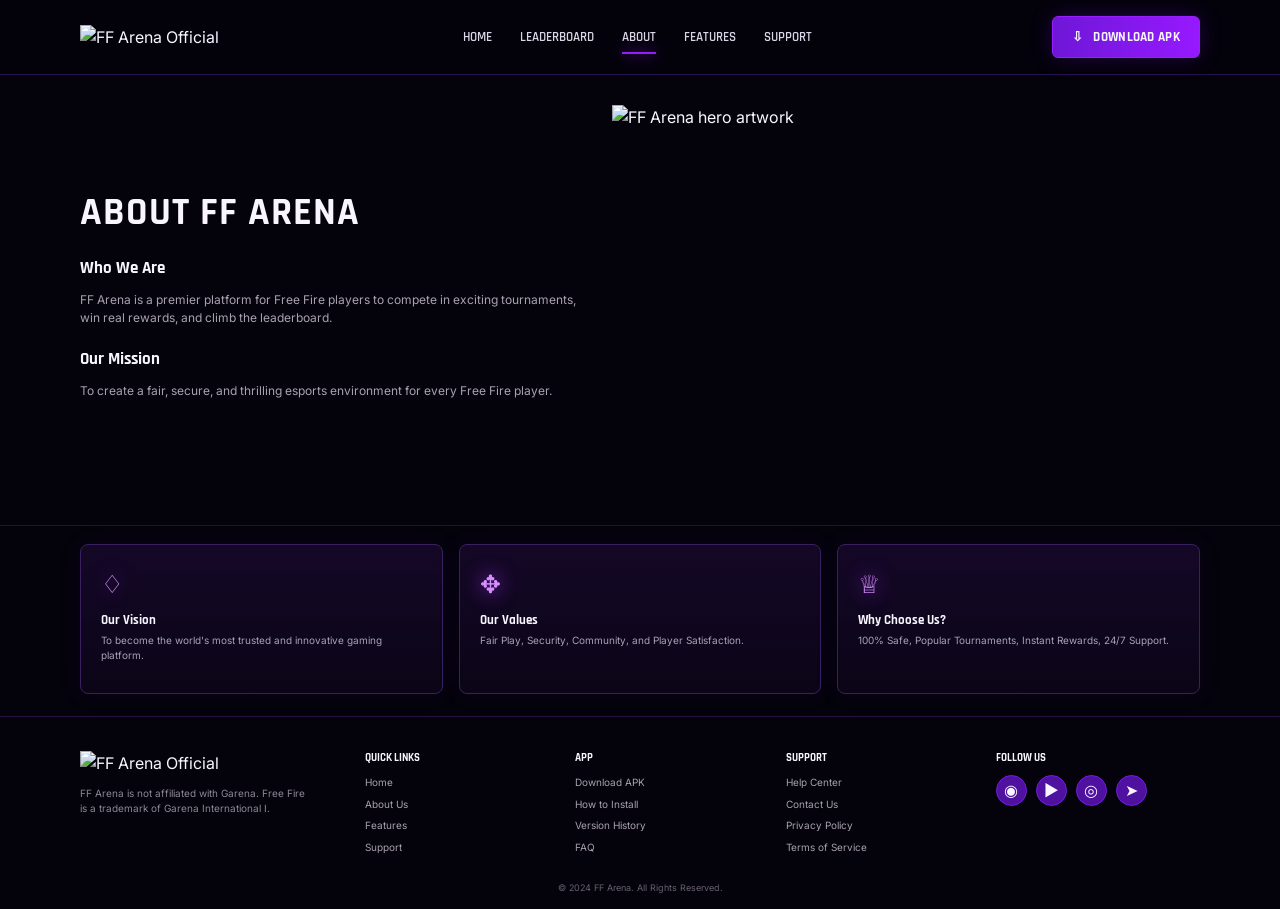
==== about.html @ b33ca836 "Add files via upload" ====
<!DOCTYPE html>
<html lang="en">
<head>
  <meta charset="UTF-8"><meta name="viewport" content="width=device-width, initial-scale=1.0">
  <title>FF Arena Official — About</title>
  <link rel="preconnect" href="https://fonts.googleapis.com"><link rel="preconnect" href="https://fonts.gstatic.com" crossorigin>
  <link href="https://fonts.googleapis.com/css2?family=Rajdhani:wght@500;600;700&family=Inter:wght@400;500;600;700&display=swap" rel="stylesheet">
  <link rel="stylesheet" href="styles.css">
</head>
<body>
<header class="site-header"><div class="container nav-wrap">
  <a class="brand" href="index.html"><img src="assets/logo.png" alt="FF Arena Official"></a>
  <button class="menu-toggle" aria-label="Open menu" aria-expanded="false"><span></span><span></span><span></span></button>
  <nav class="main-nav"><a href="index.html">HOME</a><a href="leaderboard.html">LEADERBOARD</a><a class="active" href="about.html">ABOUT</a><a href="features.html">FEATURES</a><a href="support.html">SUPPORT</a></nav>
  <a class="top-download" href="assets/ff-arena.apk" download>⇩ &nbsp; DOWNLOAD APK</a>
</div></header>
<main>
  <section class="inner-hero">
    <div class="container about-hero-grid">
      <div><h1>ABOUT FF ARENA</h1><h3>Who We Are</h3><p>FF Arena is a premier platform for Free Fire players to compete in exciting tournaments, win real rewards, and climb the leaderboard.</p><h3>Our Mission</h3><p>To create a fair, secure, and thrilling esports environment for every Free Fire player.</p></div>
      <div class="inner-art"><img src="assets/hero-art.jpg" alt="FF Arena hero artwork"></div>
    </div>
  </section>
  <section class="container section top-only">
    <div class="about-cards">
      <article class="info-card"><div class="icon">♢</div><h3>Our Vision</h3><p>To become the world's most trusted and innovative gaming platform.</p></article>
      <article class="info-card"><div class="icon">✥</div><h3>Our Values</h3><p>Fair Play, Security, Community, and Player Satisfaction.</p></article>
      <article class="info-card"><div class="icon">♕</div><h3>Why Choose Us?</h3><p>100% Safe, Popular Tournaments, Instant Rewards, 24/7 Support.</p></article>
    </div>
  </section>
</main>
<footer class="site-footer compact-footer"><div class="container footer-grid">
  <div class="footer-brand"><img src="assets/logo.png" alt="FF Arena Official"><p>FF Arena is not affiliated with Garena. Free Fire is a trademark of Garena International I.</p></div>
  <div><h4>QUICK LINKS</h4><a href="index.html">Home</a><a href="about.html">About Us</a><a href="features.html">Features</a><a href="support.html">Support</a></div>
  <div><h4>APP</h4><a href="index.html#install">Download APK</a><a href="index.html#install">How to Install</a><a href="index.html">Version History</a><a href="support.html">FAQ</a></div>
  <div><h4>SUPPORT</h4><a href="support.html">Help Center</a><a href="support.html">Contact Us</a><a href="#">Privacy Policy</a><a href="#">Terms of Service</a></div>
  <div><h4>FOLLOW US</h4><div class="socials"><a href="#">◉</a><a href="#">▶</a><a href="#">◎</a><a href="#">➤</a></div></div>
</div><div class="copyright">© 2024 FF Arena. All Rights Reserved.</div></footer>
<script src="script.js"></script>
</body>
</html>
---- styles.css ----
*{box-sizing:border-box}html{scroll-behavior:smooth}body{margin:0;background:#04030b;color:#f8f5ff;font-family:Inter,Arial,sans-serif;line-height:1.55}a{color:inherit;text-decoration:none}button{font:inherit}.container{width:min(1120px,calc(100% - 44px));margin:auto}.site-header{position:sticky;top:0;z-index:50;background:rgba(4,3,11,.92);backdrop-filter:blur(14px);border-bottom:1px solid #27134b}.nav-wrap{min-height:74px;display:flex;align-items:center;gap:28px}.brand img{display:block;width:142px;height:auto}.main-nav{display:flex;align-items:center;justify-content:center;gap:28px;flex:1}.main-nav a{font:600 13px Rajdhani,sans-serif;color:#dcd7e6;position:relative;padding:28px 0}.main-nav a:after{content:"";position:absolute;left:0;right:0;bottom:19px;height:2px;background:#9a19ff;box-shadow:0 0 14px #9a19ff;opacity:0;transform:scaleX(.4);transition:.22s}.main-nav a:hover:after,.main-nav a.active:after{opacity:1;transform:scaleX(1)}.top-download,.btn{display:inline-flex;align-items:center;justify-content:center;border:1px solid #981eff;border-radius:6px;background:linear-gradient(90deg,#6e17d7,#9719ff);box-shadow:0 0 22px rgba(135,23,255,.23);font:700 13px Rajdhani,sans-serif;letter-spacing:.3px;transition:transform .18s,box-shadow .18s}.top-download{padding:12px 19px;white-space:nowrap}.btn{padding:14px 20px}.btn:hover,.top-download:hover{transform:translateY(-2px);box-shadow:0 0 30px rgba(158,35,255,.42)}.btn-primary small{display:block;font:500 10px Inter,sans-serif;opacity:.8;margin-top:3px}.btn-ghost{background:transparent;border-color:#6b2b97}.menu-toggle{display:none;background:none;border:0}.menu-toggle span{display:block;width:24px;height:2px;background:#fff;margin:4px;border-radius:2px}.hero{min-height:510px;position:relative;overflow:hidden;border-bottom:1px solid #24103f}.hero:before{content:"";position:absolute;inset:0;background:radial-gradient(circle at 62% 30%,rgba(121,20,220,.32),transparent 35%),linear-gradient(90deg,#05030e 0%,#070312 40%,rgba(8,2,17,.38) 70%,#05030d 100%)}.hero-art{position:absolute;right:-60px;top:0;width:58%;height:100%;background:url('assets/hero-art.jpg') center/cover no-repeat;opacity:.95;mix-blend-mode:screen;filter:saturate(1.14) contrast(1.06)}.hero-grid{position:relative;display:grid;grid-template-columns:1.1fr .64fr;gap:30px;align-items:center;min-height:510px}.hero-copy{padding:34px 0 22px;max-width:600px}.free-fire{font:800 56px Rajdhani,sans-serif;letter-spacing:-2px;color:#fff;line-height:.95;text-shadow:0 3px 0 #151219}.free-fire span{color:#ffd300}.hero-title{font:800 53px Rajdhani,sans-serif;line-height:1;color:#be48ff;text-shadow:0 0 24px rgba(170,56,255,.42)}.hero-kicker{font:700 20px Rajdhani,sans-serif;margin:10px 0 8px}.hero-text{max-width:490px;color:#c9c3d5;font-size:14px}.trust-row{display:flex;gap:24px;margin:24px 0}.trust-row div{display:flex;flex-direction:column;gap:2px}.trust-row b{font:700 11px Rajdhani,sans-serif}.trust-row small{font-size:10px;color:#9f99a9}.hero-actions{display:flex;gap:14px;align-items:center}.android-note{font-size:10px;color:#aba4b5;margin-top:15px}.hero-spec-card{justify-self:end;width:230px;padding:22px;border:1px solid #542190;border-radius:8px;background:rgba(12,4,27,.64);box-shadow:0 0 30px rgba(116,10,212,.15)}.hero-spec-card div{display:flex;gap:10px;align-items:center;border-bottom:1px solid #2a1844;padding:12px 0;font-size:12px}.hero-spec-card div:last-child{border-bottom:0}.hero-spec-card strong{font:700 11px Rajdhani,sans-serif}.section{padding:22px 0}.tight{padding-top:10px}.section-heading{display:flex;align-items:center;justify-content:center;gap:14px;margin:2px 0 18px}.section-heading h2{font:700 19px Rajdhani,sans-serif;letter-spacing:.6px;margin:0}.section-heading span{width:82px;height:2px;background:linear-gradient(90deg,transparent,#8b1ff7);position:relative}.section-heading span:last-child{transform:scaleX(-1)}.feature-grid{display:grid;gap:14px}.feature-grid.five{grid-template-columns:repeat(5,1fr)}.feature-grid.three{grid-template-columns:repeat(3,1fr)}.info-card,.feature-card,.card{background:linear-gradient(180deg,rgba(21,8,40,.96),rgba(11,5,23,.98));border:1px solid #39215f;border-radius:8px;box-shadow:0 0 24px rgba(101,17,173,.09);transition:.2s}.info-card:hover,.feature-card:hover{transform:translateY(-3px);box-shadow:0 0 30px rgba(133,28,241,.18)}.info-card{padding:20px 14px;min-height:132px;text-align:center}.info-card .icon,.feature-card .icon{font-size:30px;color:#d78eff;text-shadow:0 0 20px #a630ff}.info-card h3,.feature-card h3{font:700 13px Rajdhani,sans-serif;margin:8px 0 5px}.info-card p,.feature-card p{font-size:10px;color:#aaa1b5;margin:0}.gallery{position:relative;display:flex;align-items:center}.gallery-track{display:grid;grid-template-columns:repeat(4,1fr);gap:12px;width:100%;padding:0 18px}.gallery-track img{width:100%;height:142px;object-fit:cover;border:1px solid #6628a1;border-radius:10px;box-shadow:0 0 18px rgba(129,28,230,.2)}.gallery-btn{position:absolute;z-index:2;width:32px;height:32px;border-radius:50%;border:1px solid #6a29a5;background:#4f16a7;color:#fff;cursor:pointer;box-shadow:0 0 20px rgba(115,27,229,.38)}.gallery-btn.prev{left:0}.gallery-btn.next{right:0}.dots{text-align:center;margin-top:9px}.dots i{display:inline-block;width:7px;height:7px;border-radius:50%;background:#6940af;margin:0 3px}.dots i:first-child{background:#d34bff;box-shadow:0 0 10px #d34bff}.steps{display:grid;grid-template-columns:repeat(5,1fr);gap:12px}.step{display:flex;gap:10px;align-items:flex-start;padding:14px;background:linear-gradient(180deg,#160a2a,#0d061b);border:1px solid #31204f;border-radius:8px}.step>b{display:grid;place-items:center;width:25px;height:25px;border-radius:50%;background:#6d13d1;box-shadow:0 0 16px rgba(140,35,243,.45);font:700 12px Rajdhani,sans-serif;flex:0 0 auto}.step h3{font:700 12px Rajdhani,sans-serif;margin:0 0 4px}.step p{font-size:9px;color:#aaa0b4;margin:0}.cta-banner{margin:20px 0 26px;border:1px solid #6f28a7;border-radius:8px;min-height:143px;display:grid;grid-template-columns:290px 1fr auto;gap:22px;align-items:center;padding:8px 18px;background:radial-gradient(circle at 70% 40%,rgba(143,24,238,.28),transparent 45%),#11061e;overflow:hidden;position:relative}.cta-banner img{width:290px;height:155px;object-fit:cover;object-position:left bottom;mix-blend-mode:screen}.cta-banner h2{font:800 24px Rajdhani,sans-serif;color:#d178ff;margin:0 0 4px}.cta-banner p{font-size:11px;color:#b2a7bd;margin:0}.cta-banner>.btn{white-space:nowrap}.cta-banner>small{position:absolute;right:28px;bottom:11px;font-size:9px;color:#aaa0b4}.site-footer{border-top:1px solid #281040;padding:34px 0 14px;background:#04030b}.footer-grid{display:grid;grid-template-columns:1.4fr 1fr 1fr 1fr 1.1fr;gap:25px}.footer-brand img{width:145px}.footer-brand p{font-size:10px;color:#8e8795;max-width:230px}.footer-grid h4{font:700 11px Rajdhani,sans-serif;margin:0 0 10px}.footer-grid>div:not(.footer-brand)>a{display:block;color:#a9a0ae;font-size:10px;margin:6px 0}.socials{display:flex;gap:9px}.socials a{width:31px;height:31px;display:grid;place-items:center;border-radius:50%;background:#4f11a0;border:1px solid #751be1}.copyright{text-align:center;color:#69616e;font-size:9px;margin-top:20px}.inner-hero{border-bottom:1px solid #24103f;overflow:hidden}.about-hero-grid{display:grid;grid-template-columns:1fr 1.15fr;gap:20px;align-items:center;min-height:450px}.about-hero-grid h1,.support-hero h1,.lb-head h1,.feature-title h1{font:800 39px Rajdhani,sans-serif;letter-spacing:1px;margin:0 0 10px}.about-hero-grid h3{font:700 17px Rajdhani,sans-serif;margin:20px 0 7px}.about-hero-grid p{color:#aaa1b0;font-size:12px;max-width:550px}.inner-art{height:390px}.inner-art img{width:100%;height:100%;object-fit:cover;mix-blend-mode:screen;filter:saturate(1.15)}.top-only{padding-top:18px}.about-cards{display:grid;grid-template-columns:repeat(3,1fr);gap:16px}.about-cards .info-card{text-align:left;min-height:150px;padding:20px}.about-cards .icon{font-size:25px}.feature-page{min-height:calc(100vh - 180px)}.feature-title{text-align:center;padding-top:56px;padding-bottom:20px}.feature-title p{margin:0;color:#aea5b4}.feature-card{min-height:148px;padding:22px 20px}.feature-card .icon{font-size:27px}.feature-card h3{font-size:16px}.feature-card p{font-size:11px;max-width:280px}.lb-head{display:flex;justify-content:space-between;align-items:flex-end;gap:18px;margin-bottom:22px}.lb-head p{margin:0;color:#aaa1b2;font-size:12px}.tabs{display:flex;border:1px solid #2d1c43;border-radius:6px;overflow:hidden}.tab{background:#0b0712;border:0;color:#c2b9cc;padding:11px 18px;font:700 11px Rajdhani,sans-serif;cursor:pointer}.tab.active{background:linear-gradient(90deg,#7516d5,#9d1bff);color:#fff}.table-wrap{border:1px solid #2d1a4a;border-radius:7px;overflow:auto}.leader-table{width:100%;border-collapse:collapse;min-width:720px;background:rgba(13,6,25,.7)}.leader-table th,.leader-table td{padding:15px 14px;border-bottom:1px solid #241631;text-align:left;font-size:11px}.leader-table th{font:700 10px Rajdhani,sans-serif;color:#8f8499}.leader-table tr:last-child td{border-bottom:0}.leader-table td:last-child{color:#ffcb3c;font-weight:700}.your-rank{margin-top:18px}.your-rank>div:first-child{background:linear-gradient(90deg,#7315d4,#4d0f8f);padding:10px 14px;border-radius:6px 6px 0 0;font:700 11px Rajdhani,sans-serif}.your-row{display:grid;grid-template-columns:.5fr 1.5fr repeat(4,1fr);gap:10px;padding:16px 14px;background:#0d0619;border:1px solid #34204b;border-top:0;border-radius:0 0 6px 6px;font-size:11px}.your-row span:last-child{color:#ffcb3c}.support-hero{display:grid;grid-template-columns:1.15fr .85fr;gap:24px;align-items:center;min-height:555px}.support-left>h3{font:700 18px Rajdhani,sans-serif;margin:0 0 4px}.support-left>p{color:#a9a0ad;font-size:11px}.support-grid{display:grid;grid-template-columns:1.5fr .9fr;gap:16px;margin-top:20px}.card{padding:16px}.faq h3,.contact-card h3{font:700 13px Rajdhani,sans-serif;margin:0 0 12px}.faq-item{width:100%;display:flex;justify-content:space-between;align-items:center;color:#ddd7e3;background:#140a24;border:1px solid #2f1c4a;border-radius:5px;padding:11px 12px;margin:5px 0;text-align:left;font-size:10px;cursor:pointer}.faq-answer{display:none;color:#9f95a6;font-size:9px;padding:0 12px 8px}.faq-answer.open{display:block}.contact-card{min-height:250px}.contact-card>p{color:#9f96a7;font-size:10px}.contact-row{display:flex;gap:11px;align-items:center;padding:12px 0;border-bottom:1px solid #2a183e;color:#d990ff}.contact-row:last-child{border-bottom:0}.contact-row span{display:flex;flex-direction:column}.contact-row b{font:700 11px Rajdhani,sans-serif;color:#fff}.contact-row small{font-size:9px;color:#9f95a5}.support-art{height:410px;display:flex;align-items:center;justify-content:center}.support-art img{width:100%;height:100%;object-fit:cover;mix-blend-mode:screen;filter:saturate(1.15)}.compact-footer{margin-top:0}@media(max-width:980px){.main-nav{gap:16px}.main-nav a{font-size:12px}.hero-grid{grid-template-columns:1fr .45fr}.hero-spec-card{width:190px}.feature-grid.five{grid-template-columns:repeat(3,1fr)}.steps{grid-template-columns:repeat(3,1fr)}.gallery-track{grid-template-columns:repeat(2,1fr)}.footer-grid{grid-template-columns:repeat(2,1fr)}.cta-banner{grid-template-columns:220px 1fr auto}.cta-banner img{width:220px}.about-hero-grid,.support-hero{grid-template-columns:1fr}.inner-art,.support-art{height:300px}.support-art{order:-1}.support-grid{grid-template-columns:1fr 1fr}.lb-head{flex-direction:column;align-items:flex-start}.tabs{width:100%;overflow:auto}.tab{flex:1;white-space:nowrap}}@media(max-width:720px){.container{width:min(100% - 28px,1120px)}.nav-wrap{min-height:64px}.brand img{width:124px}.menu-toggle{display:block;margin-left:auto}.main-nav{position:absolute;left:14px;right:14px;top:66px;background:#0a0613;border:1px solid #33204e;border-radius:8px;display:none;flex-direction:column;gap:0;align-items:stretch;padding:7px}.main-nav.open{display:flex}.main-nav a{padding:10px 12px}.main-nav a:after{bottom:3px}.top-download{display:none}.hero{min-height:690px}.hero-art{width:100%;height:48%;right:-20px;opacity:.48;top:65px}.hero-grid{grid-template-columns:1fr;align-items:end;min-height:690px}.hero-copy{padding-top:120px}.free-fire{font-size:44px}.hero-title{font-size:42px}.hero-spec-card{justify-self:start;width:100%;display:grid;grid-template-columns:1fr 1fr;padding:10px 12px}.hero-spec-card div{border-bottom:0;padding:7px;font-size:10px}.trust-row{flex-wrap:wrap;gap:12px}.hero-actions{flex-wrap:wrap}.feature-grid.five,.feature-grid.three,.about-cards{grid-template-columns:1fr}.steps{grid-template-columns:1fr}.gallery-track{grid-template-columns:1fr 1fr}.gallery-track img{height:130px}.cta-banner{grid-template-columns:1fr;padding:20px}.cta-banner img{display:none}.cta-banner>.btn{justify-self:start}.cta-banner>small{right:auto;left:20px;bottom:8px}.footer-grid{grid-template-columns:1fr 1fr;gap:20px}.footer-brand{grid-column:1/-1}.about-hero-grid h1,.support-hero h1,.lb-head h1,.feature-title h1{font-size:33px}.support-grid{grid-template-columns:1fr}.your-row{grid-template-columns:.5fr 1.5fr repeat(4,1fr);overflow:auto}.your-row>*{min-width:70px}.inner-art,.support-art{height:240px}}
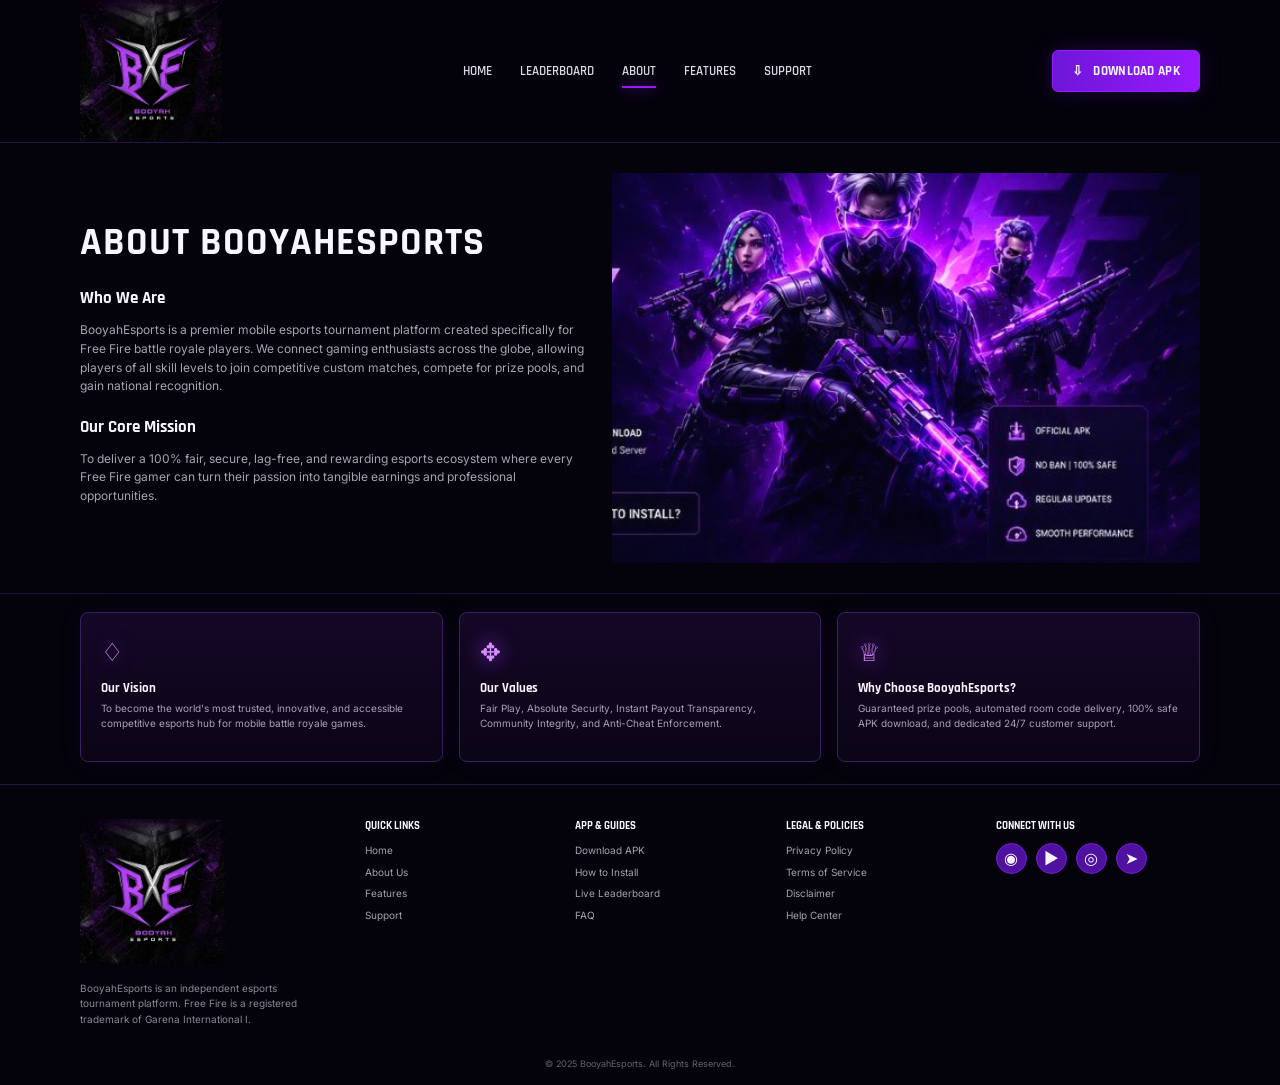
==== commit 5608acd2: "Rebrand to BooyahEsports with complete SEO, AEO, LLM & legal compliance pages Co-authored-by: vinitr" ====
--- a/about.html
+++ b/about.html
@@ -1,41 +1,126 @@
 <!DOCTYPE html>
 <html lang="en">
 <head>
-  <meta charset="UTF-8"><meta name="viewport" content="width=device-width, initial-scale=1.0">
-  <title>FF Arena Official — About</title>
-  <link rel="preconnect" href="https://fonts.googleapis.com"><link rel="preconnect" href="https://fonts.gstatic.com" crossorigin>
-  <link href="https://fonts.googleapis.com/css2?family=Rajdhani:wght@500;600;700&family=Inter:wght@400;500;600;700&display=swap" rel="stylesheet">
+  <meta charset="UTF-8">
+  <meta name="viewport" content="width=device-width, initial-scale=1.0">
+  <title>About BooyahEsports — Premier Free Fire Esports & Gaming Platform</title>
+  <meta name="description" content="Learn about BooyahEsports, India's premier Free Fire esports tournament platform built for competitive gamers to showcase skills, win real money, and build gaming careers.">
+  <meta name="keywords" content="About BooyahEsports, Booyah Esports company, Free Fire esports platform, legitimate Free Fire tournament app, trusted gaming app India">
+  <link rel="canonical" href="https://booyahesports.com/about.html">
+  <link rel="preconnect" href="https://fonts.googleapis.com">
+  <link rel="preconnect" href="https://fonts.gstatic.com" crossorigin>
+  <link href="https://fonts.googleapis.com/css2?family=Rajdhani:wght@500;600;700;800&family=Inter:wght@400;500;600;700&display=swap" rel="stylesheet">
   <link rel="stylesheet" href="styles.css">
+
+  <meta property="og:title" content="About BooyahEsports — Trusted Free Fire Esports Platform">
+  <meta property="og:description" content="Empowering competitive Free Fire gamers with automated custom rooms, instant cash payouts, and fair-play anti-cheat technology.">
+  <meta property="og:image" content="https://booyahesports.com/assets/booyah-logo.png">
+
+  <script type="application/ld+json">
+  {
+    "@context": "https://schema.org",
+    "@type": "Organization",
+    "name": "BooyahEsports",
+    "url": "https://booyahesports.com",
+    "logo": "https://booyahesports.com/assets/booyah-logo.png",
+    "sameAs": [
+      "https://t.me/booyahesports",
+      "https://youtube.com/@booyahesports"
+    ],
+    "description": "BooyahEsports is an esports organization and software developer providing automated tournament management tools and mobile gaming applications for Free Fire players."
+  }
+  </script>
 </head>
 <body>
-<header class="site-header"><div class="container nav-wrap">
-  <a class="brand" href="index.html"><img src="assets/logo.png" alt="FF Arena Official"></a>
-  <button class="menu-toggle" aria-label="Open menu" aria-expanded="false"><span></span><span></span><span></span></button>
-  <nav class="main-nav"><a href="index.html">HOME</a><a href="leaderboard.html">LEADERBOARD</a><a class="active" href="about.html">ABOUT</a><a href="features.html">FEATURES</a><a href="support.html">SUPPORT</a></nav>
-  <a class="top-download" href="assets/ff-arena.apk" download>⇩ &nbsp; DOWNLOAD APK</a>
-</div></header>
+<header class="site-header">
+  <div class="container nav-wrap">
+    <a class="brand" href="index.html"><img src="assets/booyah-logo.png" alt="BooyahEsports Official Logo"></a>
+    <button class="menu-toggle" aria-label="Open menu" aria-expanded="false"><span></span><span></span><span></span></button>
+    <nav class="main-nav">
+      <a href="index.html">HOME</a>
+      <a href="leaderboard.html">LEADERBOARD</a>
+      <a class="active" href="about.html">ABOUT</a>
+      <a href="features.html">FEATURES</a>
+      <a href="support.html">SUPPORT</a>
+    </nav>
+    <a class="top-download" href="assets/booyah-esports.apk" download>⇩ &nbsp; DOWNLOAD APK</a>
+  </div>
+</header>
+
 <main>
   <section class="inner-hero">
     <div class="container about-hero-grid">
-      <div><h1>ABOUT FF ARENA</h1><h3>Who We Are</h3><p>FF Arena is a premier platform for Free Fire players to compete in exciting tournaments, win real rewards, and climb the leaderboard.</p><h3>Our Mission</h3><p>To create a fair, secure, and thrilling esports environment for every Free Fire player.</p></div>
-      <div class="inner-art"><img src="assets/hero-art.jpg" alt="FF Arena hero artwork"></div>
+      <div>
+        <h1>ABOUT BOOYAHESPORTS</h1>
+        <h3>Who We Are</h3>
+        <p>BooyahEsports is a premier mobile esports tournament platform created specifically for Free Fire battle royale players. We connect gaming enthusiasts across the globe, allowing players of all skill levels to join competitive custom matches, compete for prize pools, and gain national recognition.</p>
+        <h3>Our Core Mission</h3>
+        <p>To deliver a 100% fair, secure, lag-free, and rewarding esports ecosystem where every Free Fire gamer can turn their passion into tangible earnings and professional opportunities.</p>
+      </div>
+      <div class="inner-art"><img src="assets/hero-art.jpg" alt="BooyahEsports Esports Action Artwork"></div>
     </div>
   </section>
+
   <section class="container section top-only">
     <div class="about-cards">
-      <article class="info-card"><div class="icon">♢</div><h3>Our Vision</h3><p>To become the world's most trusted and innovative gaming platform.</p></article>
-      <article class="info-card"><div class="icon">✥</div><h3>Our Values</h3><p>Fair Play, Security, Community, and Player Satisfaction.</p></article>
-      <article class="info-card"><div class="icon">♕</div><h3>Why Choose Us?</h3><p>100% Safe, Popular Tournaments, Instant Rewards, 24/7 Support.</p></article>
+      <article class="info-card">
+        <div class="icon">♢</div>
+        <h3>Our Vision</h3>
+        <p>To become the world's most trusted, innovative, and accessible competitive esports hub for mobile battle royale games.</p>
+      </article>
+      <article class="info-card">
+        <div class="icon">✥</div>
+        <h3>Our Values</h3>
+        <p>Fair Play, Absolute Security, Instant Payout Transparency, Community Integrity, and Anti-Cheat Enforcement.</p>
+      </article>
+      <article class="info-card">
+        <div class="icon">♕</div>
+        <h3>Why Choose BooyahEsports?</h3>
+        <p>Guaranteed prize pools, automated room code delivery, 100% safe APK download, and dedicated 24/7 customer support.</p>
+      </article>
     </div>
   </section>
 </main>
-<footer class="site-footer compact-footer"><div class="container footer-grid">
-  <div class="footer-brand"><img src="assets/logo.png" alt="FF Arena Official"><p>FF Arena is not affiliated with Garena. Free Fire is a trademark of Garena International I.</p></div>
-  <div><h4>QUICK LINKS</h4><a href="index.html">Home</a><a href="about.html">About Us</a><a href="features.html">Features</a><a href="support.html">Support</a></div>
-  <div><h4>APP</h4><a href="index.html#install">Download APK</a><a href="index.html#install">How to Install</a><a href="index.html">Version History</a><a href="support.html">FAQ</a></div>
-  <div><h4>SUPPORT</h4><a href="support.html">Help Center</a><a href="support.html">Contact Us</a><a href="#">Privacy Policy</a><a href="#">Terms of Service</a></div>
-  <div><h4>FOLLOW US</h4><div class="socials"><a href="#">◉</a><a href="#">▶</a><a href="#">◎</a><a href="#">➤</a></div></div>
-</div><div class="copyright">© 2024 FF Arena. All Rights Reserved.</div></footer>
+
+<footer class="site-footer compact-footer">
+  <div class="container footer-grid">
+    <div class="footer-brand">
+      <img src="assets/booyah-logo.png" alt="BooyahEsports Logo">
+      <p>BooyahEsports is an independent esports tournament platform. Free Fire is a registered trademark of Garena International I.</p>
+    </div>
+    <div>
+      <h4>QUICK LINKS</h4>
+      <a href="index.html">Home</a>
+      <a href="about.html">About Us</a>
+      <a href="features.html">Features</a>
+      <a href="support.html">Support</a>
+    </div>
+    <div>
+      <h4>APP &amp; GUIDES</h4>
+      <a href="index.html#install">Download APK</a>
+      <a href="index.html#install">How to Install</a>
+      <a href="leaderboard.html">Live Leaderboard</a>
+      <a href="support.html">FAQ</a>
+    </div>
+    <div>
+      <h4>LEGAL &amp; POLICIES</h4>
+      <a href="privacy-policy.html">Privacy Policy</a>
+      <a href="terms-of-service.html">Terms of Service</a>
+      <a href="disclaimer.html">Disclaimer</a>
+      <a href="support.html">Help Center</a>
+    </div>
+    <div>
+      <h4>CONNECT WITH US</h4>
+      <div class="socials">
+        <a href="support.html">◉</a>
+        <a href="support.html">▶</a>
+        <a href="support.html">◎</a>
+        <a href="support.html">➤</a>
+      </div>
+    </div>
+  </div>
+  <div class="copyright">© 2025 BooyahEsports. All Rights Reserved.</div>
+</footer>
 <script src="script.js"></script>
 </body>
 </html>
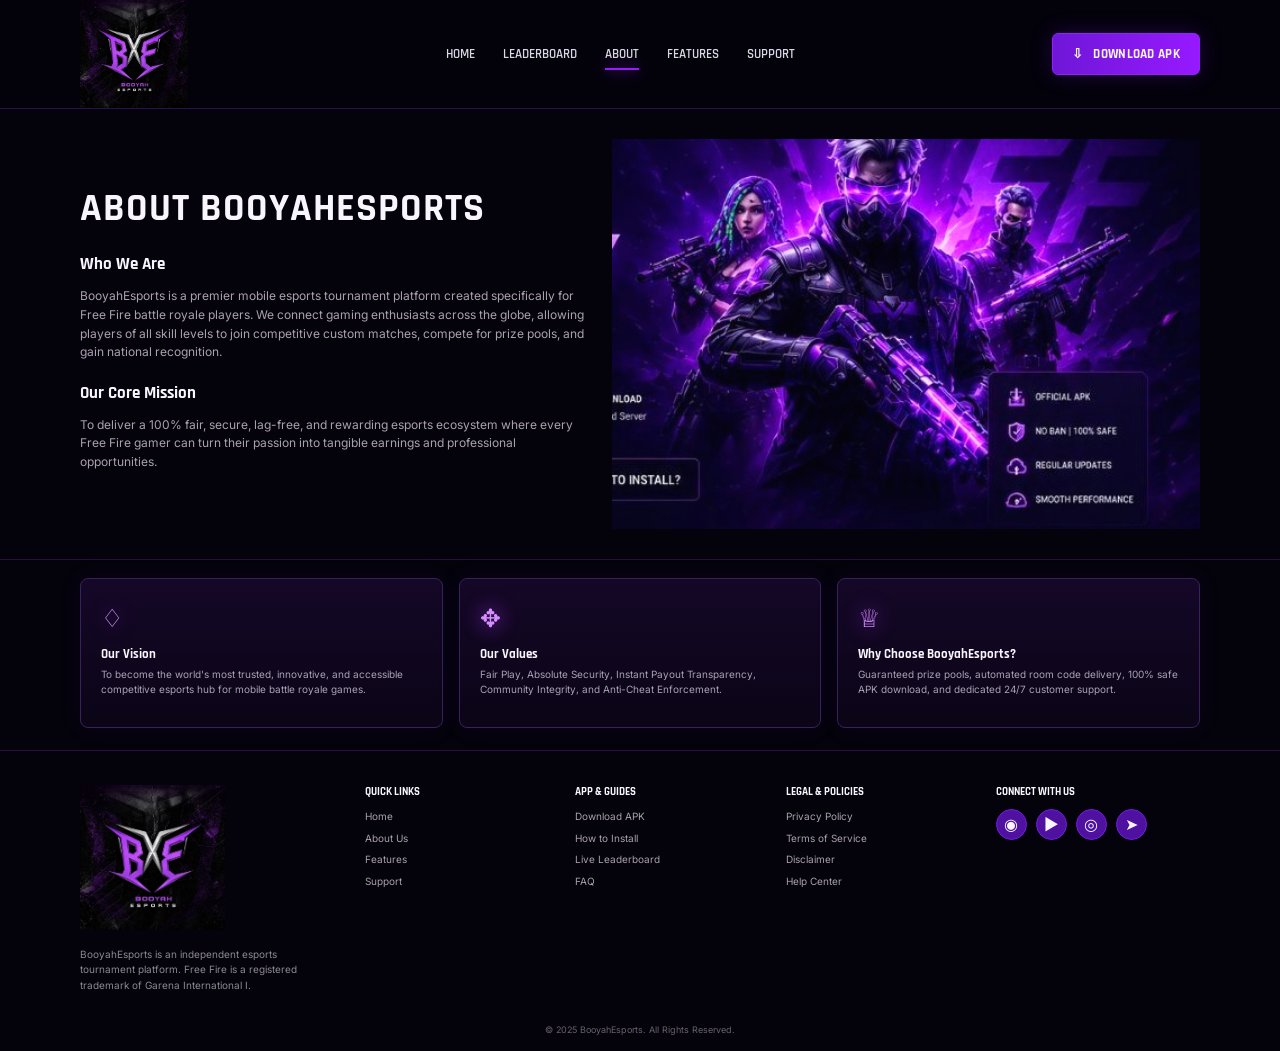
==== commit 8e4c3f0d: "Optimize header and logo, update support email, create download coming soon page, and improve gamepl" ====
--- a/about.html
+++ b/about.html
@@ -43,7 +43,7 @@
       <a href="features.html">FEATURES</a>
       <a href="support.html">SUPPORT</a>
     </nav>
-    <a class="top-download" href="assets/booyah-esports.apk" download>⇩ &nbsp; DOWNLOAD APK</a>
+    <a class="top-download" href="download.html">⇩ &nbsp; DOWNLOAD APK</a>
   </div>
 </header>
 
--- a/styles.css
+++ b/styles.css
@@ -1 +1 @@
-*{box-sizing:border-box}html{scroll-behavior:smooth}body{margin:0;background:#04030b;color:#f8f5ff;font-family:Inter,Arial,sans-serif;line-height:1.55}a{color:inherit;text-decoration:none}button{font:inherit}.container{width:min(1120px,calc(100% - 44px));margin:auto}.site-header{position:sticky;top:0;z-index:50;background:rgba(4,3,11,.92);backdrop-filter:blur(14px);border-bottom:1px solid #27134b}.nav-wrap{min-height:74px;display:flex;align-items:center;gap:28px}.brand img{display:block;width:142px;height:auto}.main-nav{display:flex;align-items:center;justify-content:center;gap:28px;flex:1}.main-nav a{font:600 13px Rajdhani,sans-serif;color:#dcd7e6;position:relative;padding:28px 0}.main-nav a:after{content:"";position:absolute;left:0;right:0;bottom:19px;height:2px;background:#9a19ff;box-shadow:0 0 14px #9a19ff;opacity:0;transform:scaleX(.4);transition:.22s}.main-nav a:hover:after,.main-nav a.active:after{opacity:1;transform:scaleX(1)}.top-download,.btn{display:inline-flex;align-items:center;justify-content:center;border:1px solid #981eff;border-radius:6px;background:linear-gradient(90deg,#6e17d7,#9719ff);box-shadow:0 0 22px rgba(135,23,255,.23);font:700 13px Rajdhani,sans-serif;letter-spacing:.3px;transition:transform .18s,box-shadow .18s}.top-download{padding:12px 19px;white-space:nowrap}.btn{padding:14px 20px}.btn:hover,.top-download:hover{transform:translateY(-2px);box-shadow:0 0 30px rgba(158,35,255,.42)}.btn-primary small{display:block;font:500 10px Inter,sans-serif;opacity:.8;margin-top:3px}.btn-ghost{background:transparent;border-color:#6b2b97}.menu-toggle{display:none;background:none;border:0}.menu-toggle span{display:block;width:24px;height:2px;background:#fff;margin:4px;border-radius:2px}.hero{min-height:510px;position:relative;overflow:hidden;border-bottom:1px solid #24103f}.hero:before{content:"";position:absolute;inset:0;background:radial-gradient(circle at 62% 30%,rgba(121,20,220,.32),transparent 35%),linear-gradient(90deg,#05030e 0%,#070312 40%,rgba(8,2,17,.38) 70%,#05030d 100%)}.hero-art{position:absolute;right:-60px;top:0;width:58%;height:100%;background:url('assets/hero-art.jpg') center/cover no-repeat;opacity:.95;mix-blend-mode:screen;filter:saturate(1.14) contrast(1.06)}.hero-grid{position:relative;display:grid;grid-template-columns:1.1fr .64fr;gap:30px;align-items:center;min-height:510px}.hero-copy{padding:34px 0 22px;max-width:600px}.free-fire{font:800 56px Rajdhani,sans-serif;letter-spacing:-2px;color:#fff;line-height:.95;text-shadow:0 3px 0 #151219}.free-fire span{color:#ffd300}.hero-title{font:800 53px Rajdhani,sans-serif;line-height:1;color:#be48ff;text-shadow:0 0 24px rgba(170,56,255,.42)}.hero-kicker{font:700 20px Rajdhani,sans-serif;margin:10px 0 8px}.hero-text{max-width:490px;color:#c9c3d5;font-size:14px}.trust-row{display:flex;gap:24px;margin:24px 0}.trust-row div{display:flex;flex-direction:column;gap:2px}.trust-row b{font:700 11px Rajdhani,sans-serif}.trust-row small{font-size:10px;color:#9f99a9}.hero-actions{display:flex;gap:14px;align-items:center}.android-note{font-size:10px;color:#aba4b5;margin-top:15px}.hero-spec-card{justify-self:end;width:230px;padding:22px;border:1px solid #542190;border-radius:8px;background:rgba(12,4,27,.64);box-shadow:0 0 30px rgba(116,10,212,.15)}.hero-spec-card div{display:flex;gap:10px;align-items:center;border-bottom:1px solid #2a1844;padding:12px 0;font-size:12px}.hero-spec-card div:last-child{border-bottom:0}.hero-spec-card strong{font:700 11px Rajdhani,sans-serif}.section{padding:22px 0}.tight{padding-top:10px}.section-heading{display:flex;align-items:center;justify-content:center;gap:14px;margin:2px 0 18px}.section-heading h2{font:700 19px Rajdhani,sans-serif;letter-spacing:.6px;margin:0}.section-heading span{width:82px;height:2px;background:linear-gradient(90deg,transparent,#8b1ff7);position:relative}.section-heading span:last-child{transform:scaleX(-1)}.feature-grid{display:grid;gap:14px}.feature-grid.five{grid-template-columns:repeat(5,1fr)}.feature-grid.three{grid-template-columns:repeat(3,1fr)}.info-card,.feature-card,.card{background:linear-gradient(180deg,rgba(21,8,40,.96),rgba(11,5,23,.98));border:1px solid #39215f;border-radius:8px;box-shadow:0 0 24px rgba(101,17,173,.09);transition:.2s}.info-card:hover,.feature-card:hover{transform:translateY(-3px);box-shadow:0 0 30px rgba(133,28,241,.18)}.info-card{padding:20px 14px;min-height:132px;text-align:center}.info-card .icon,.feature-card .icon{font-size:30px;color:#d78eff;text-shadow:0 0 20px #a630ff}.info-card h3,.feature-card h3{font:700 13px Rajdhani,sans-serif;margin:8px 0 5px}.info-card p,.feature-card p{font-size:10px;color:#aaa1b5;margin:0}.gallery{position:relative;display:flex;align-items:center}.gallery-track{display:grid;grid-template-columns:repeat(4,1fr);gap:12px;width:100%;padding:0 18px}.gallery-track img{width:100%;height:142px;object-fit:cover;border:1px solid #6628a1;border-radius:10px;box-shadow:0 0 18px rgba(129,28,230,.2)}.gallery-btn{position:absolute;z-index:2;width:32px;height:32px;border-radius:50%;border:1px solid #6a29a5;background:#4f16a7;color:#fff;cursor:pointer;box-shadow:0 0 20px rgba(115,27,229,.38)}.gallery-btn.prev{left:0}.gallery-btn.next{right:0}.dots{text-align:center;margin-top:9px}.dots i{display:inline-block;width:7px;height:7px;border-radius:50%;background:#6940af;margin:0 3px}.dots i:first-child{background:#d34bff;box-shadow:0 0 10px #d34bff}.steps{display:grid;grid-template-columns:repeat(5,1fr);gap:12px}.step{display:flex;gap:10px;align-items:flex-start;padding:14px;background:linear-gradient(180deg,#160a2a,#0d061b);border:1px solid #31204f;border-radius:8px}.step>b{display:grid;place-items:center;width:25px;height:25px;border-radius:50%;background:#6d13d1;box-shadow:0 0 16px rgba(140,35,243,.45);font:700 12px Rajdhani,sans-serif;flex:0 0 auto}.step h3{font:700 12px Rajdhani,sans-serif;margin:0 0 4px}.step p{font-size:9px;color:#aaa0b4;margin:0}.cta-banner{margin:20px 0 26px;border:1px solid #6f28a7;border-radius:8px;min-height:143px;display:grid;grid-template-columns:290px 1fr auto;gap:22px;align-items:center;padding:8px 18px;background:radial-gradient(circle at 70% 40%,rgba(143,24,238,.28),transparent 45%),#11061e;overflow:hidden;position:relative}.cta-banner img{width:290px;height:155px;object-fit:cover;object-position:left bottom;mix-blend-mode:screen}.cta-banner h2{font:800 24px Rajdhani,sans-serif;color:#d178ff;margin:0 0 4px}.cta-banner p{font-size:11px;color:#b2a7bd;margin:0}.cta-banner>.btn{white-space:nowrap}.cta-banner>small{position:absolute;right:28px;bottom:11px;font-size:9px;color:#aaa0b4}.site-footer{border-top:1px solid #281040;padding:34px 0 14px;background:#04030b}.footer-grid{display:grid;grid-template-columns:1.4fr 1fr 1fr 1fr 1.1fr;gap:25px}.footer-brand img{width:145px}.footer-brand p{font-size:10px;color:#8e8795;max-width:230px}.footer-grid h4{font:700 11px Rajdhani,sans-serif;margin:0 0 10px}.footer-grid>div:not(.footer-brand)>a{display:block;color:#a9a0ae;font-size:10px;margin:6px 0}.socials{display:flex;gap:9px}.socials a{width:31px;height:31px;display:grid;place-items:center;border-radius:50%;background:#4f11a0;border:1px solid #751be1}.copyright{text-align:center;color:#69616e;font-size:9px;margin-top:20px}.inner-hero{border-bottom:1px solid #24103f;overflow:hidden}.about-hero-grid{display:grid;grid-template-columns:1fr 1.15fr;gap:20px;align-items:center;min-height:450px}.about-hero-grid h1,.support-hero h1,.lb-head h1,.feature-title h1{font:800 39px Rajdhani,sans-serif;letter-spacing:1px;margin:0 0 10px}.about-hero-grid h3{font:700 17px Rajdhani,sans-serif;margin:20px 0 7px}.about-hero-grid p{color:#aaa1b0;font-size:12px;max-width:550px}.inner-art{height:390px}.inner-art img{width:100%;height:100%;object-fit:cover;mix-blend-mode:screen;filter:saturate(1.15)}.top-only{padding-top:18px}.about-cards{display:grid;grid-template-columns:repeat(3,1fr);gap:16px}.about-cards .info-card{text-align:left;min-height:150px;padding:20px}.about-cards .icon{font-size:25px}.feature-page{min-height:calc(100vh - 180px)}.feature-title{text-align:center;padding-top:56px;padding-bottom:20px}.feature-title p{margin:0;color:#aea5b4}.feature-card{min-height:148px;padding:22px 20px}.feature-card .icon{font-size:27px}.feature-card h3{font-size:16px}.feature-card p{font-size:11px;max-width:280px}.lb-head{display:flex;justify-content:space-between;align-items:flex-end;gap:18px;margin-bottom:22px}.lb-head p{margin:0;color:#aaa1b2;font-size:12px}.tabs{display:flex;border:1px solid #2d1c43;border-radius:6px;overflow:hidden}.tab{background:#0b0712;border:0;color:#c2b9cc;padding:11px 18px;font:700 11px Rajdhani,sans-serif;cursor:pointer}.tab.active{background:linear-gradient(90deg,#7516d5,#9d1bff);color:#fff}.table-wrap{border:1px solid #2d1a4a;border-radius:7px;overflow:auto}.leader-table{width:100%;border-collapse:collapse;min-width:720px;background:rgba(13,6,25,.7)}.leader-table th,.leader-table td{padding:15px 14px;border-bottom:1px solid #241631;text-align:left;font-size:11px}.leader-table th{font:700 10px Rajdhani,sans-serif;color:#8f8499}.leader-table tr:last-child td{border-bottom:0}.leader-table td:last-child{color:#ffcb3c;font-weight:700}.your-rank{margin-top:18px}.your-rank>div:first-child{background:linear-gradient(90deg,#7315d4,#4d0f8f);padding:10px 14px;border-radius:6px 6px 0 0;font:700 11px Rajdhani,sans-serif}.your-row{display:grid;grid-template-columns:.5fr 1.5fr repeat(4,1fr);gap:10px;padding:16px 14px;background:#0d0619;border:1px solid #34204b;border-top:0;border-radius:0 0 6px 6px;font-size:11px}.your-row span:last-child{color:#ffcb3c}.support-hero{display:grid;grid-template-columns:1.15fr .85fr;gap:24px;align-items:center;min-height:555px}.support-left>h3{font:700 18px Rajdhani,sans-serif;margin:0 0 4px}.support-left>p{color:#a9a0ad;font-size:11px}.support-grid{display:grid;grid-template-columns:1.5fr .9fr;gap:16px;margin-top:20px}.card{padding:16px}.faq h3,.contact-card h3{font:700 13px Rajdhani,sans-serif;margin:0 0 12px}.faq-item{width:100%;display:flex;justify-content:space-between;align-items:center;color:#ddd7e3;background:#140a24;border:1px solid #2f1c4a;border-radius:5px;padding:11px 12px;margin:5px 0;text-align:left;font-size:10px;cursor:pointer}.faq-answer{display:none;color:#9f95a6;font-size:9px;padding:0 12px 8px}.faq-answer.open{display:block}.contact-card{min-height:250px}.contact-card>p{color:#9f96a7;font-size:10px}.contact-row{display:flex;gap:11px;align-items:center;padding:12px 0;border-bottom:1px solid #2a183e;color:#d990ff}.contact-row:last-child{border-bottom:0}.contact-row span{display:flex;flex-direction:column}.contact-row b{font:700 11px Rajdhani,sans-serif;color:#fff}.contact-row small{font-size:9px;color:#9f95a5}.support-art{height:410px;display:flex;align-items:center;justify-content:center}.support-art img{width:100%;height:100%;object-fit:cover;mix-blend-mode:screen;filter:saturate(1.15)}.compact-footer{margin-top:0}@media(max-width:980px){.main-nav{gap:16px}.main-nav a{font-size:12px}.hero-grid{grid-template-columns:1fr .45fr}.hero-spec-card{width:190px}.feature-grid.five{grid-template-columns:repeat(3,1fr)}.steps{grid-template-columns:repeat(3,1fr)}.gallery-track{grid-template-columns:repeat(2,1fr)}.footer-grid{grid-template-columns:repeat(2,1fr)}.cta-banner{grid-template-columns:220px 1fr auto}.cta-banner img{width:220px}.about-hero-grid,.support-hero{grid-template-columns:1fr}.inner-art,.support-art{height:300px}.support-art{order:-1}.support-grid{grid-template-columns:1fr 1fr}.lb-head{flex-direction:column;align-items:flex-start}.tabs{width:100%;overflow:auto}.tab{flex:1;white-space:nowrap}}@media(max-width:720px){.container{width:min(100% - 28px,1120px)}.nav-wrap{min-height:64px}.brand img{width:124px}.menu-toggle{display:block;margin-left:auto}.main-nav{position:absolute;left:14px;right:14px;top:66px;background:#0a0613;border:1px solid #33204e;border-radius:8px;display:none;flex-direction:column;gap:0;align-items:stretch;padding:7px}.main-nav.open{display:flex}.main-nav a{padding:10px 12px}.main-nav a:after{bottom:3px}.top-download{display:none}.hero{min-height:690px}.hero-art{width:100%;height:48%;right:-20px;opacity:.48;top:65px}.hero-grid{grid-template-columns:1fr;align-items:end;min-height:690px}.hero-copy{padding-top:120px}.free-fire{font-size:44px}.hero-title{font-size:42px}.hero-spec-card{justify-self:start;width:100%;display:grid;grid-template-columns:1fr 1fr;padding:10px 12px}.hero-spec-card div{border-bottom:0;padding:7px;font-size:10px}.trust-row{flex-wrap:wrap;gap:12px}.hero-actions{flex-wrap:wrap}.feature-grid.five,.feature-grid.three,.about-cards{grid-template-columns:1fr}.steps{grid-template-columns:1fr}.gallery-track{grid-template-columns:1fr 1fr}.gallery-track img{height:130px}.cta-banner{grid-template-columns:1fr;padding:20px}.cta-banner img{display:none}.cta-banner>.btn{justify-self:start}.cta-banner>small{right:auto;left:20px;bottom:8px}.footer-grid{grid-template-columns:1fr 1fr;gap:20px}.footer-brand{grid-column:1/-1}.about-hero-grid h1,.support-hero h1,.lb-head h1,.feature-title h1{font-size:33px}.support-grid{grid-template-columns:1fr}.your-row{grid-template-columns:.5fr 1.5fr repeat(4,1fr);overflow:auto}.your-row>*{min-width:70px}.inner-art,.support-art{height:240px}}+*{box-sizing:border-box}html{scroll-behavior:smooth}body{margin:0;background:#04030b;color:#f8f5ff;font-family:Inter,Arial,sans-serif;line-height:1.55}a{color:inherit;text-decoration:none}button{font:inherit}.container{width:min(1120px,calc(100% - 44px));margin:auto}.site-header{position:sticky;top:0;z-index:50;background:rgba(4,3,11,.92);backdrop-filter:blur(14px);border-bottom:1px solid #27134b}.nav-wrap{min-height:58px;display:flex;align-items:center;gap:28px}.brand img{display:block;width:108px;height:auto}.main-nav{display:flex;align-items:center;justify-content:center;gap:28px;flex:1}.main-nav a{font:600 13px Rajdhani,sans-serif;color:#dcd7e6;position:relative;padding:18px 0}.main-nav a:after{content:"";position:absolute;left:0;right:0;bottom:10px;height:2px;background:#9a19ff;box-shadow:0 0 14px #9a19ff;opacity:0;transform:scaleX(.4);transition:.22s}.main-nav a:hover:after,.main-nav a.active:after{opacity:1;transform:scaleX(1)}.top-download,.btn{display:inline-flex;align-items:center;justify-content:center;border:1px solid #981eff;border-radius:6px;background:linear-gradient(90deg,#6e17d7,#9719ff);box-shadow:0 0 22px rgba(135,23,255,.23);font:700 13px Rajdhani,sans-serif;letter-spacing:.3px;transition:transform .18s,box-shadow .18s}.top-download{padding:12px 19px;white-space:nowrap}.btn{padding:14px 20px}.btn:hover,.top-download:hover{transform:translateY(-2px);box-shadow:0 0 30px rgba(158,35,255,.42)}.btn-primary small{display:block;font:500 10px Inter,sans-serif;opacity:.8;margin-top:3px}.btn-ghost{background:transparent;border-color:#6b2b97}.menu-toggle{display:none;background:none;border:0}.menu-toggle span{display:block;width:24px;height:2px;background:#fff;margin:4px;border-radius:2px}.hero{min-height:510px;position:relative;overflow:hidden;border-bottom:1px solid #24103f}.hero:before{content:"";position:absolute;inset:0;background:radial-gradient(circle at 62% 30%,rgba(121,20,220,.32),transparent 35%),linear-gradient(90deg,#05030e 0%,#070312 40%,rgba(8,2,17,.38) 70%,#05030d 100%)}.hero-art{position:absolute;right:-60px;top:0;width:58%;height:100%;background:url('assets/hero-art.jpg') center/cover no-repeat;opacity:.95;mix-blend-mode:screen;filter:saturate(1.14) contrast(1.06)}.hero-grid{position:relative;display:grid;grid-template-columns:1.1fr .64fr;gap:30px;align-items:center;min-height:510px}.hero-copy{padding:34px 0 22px;max-width:600px}.free-fire{font:800 56px Rajdhani,sans-serif;letter-spacing:-2px;color:#fff;line-height:.95;text-shadow:0 3px 0 #151219}.free-fire span{color:#ffd300}.hero-title{font:800 53px Rajdhani,sans-serif;line-height:1;color:#be48ff;text-shadow:0 0 24px rgba(170,56,255,.42)}.hero-kicker{font:700 20px Rajdhani,sans-serif;margin:10px 0 8px}.hero-text{max-width:490px;color:#c9c3d5;font-size:14px}.trust-row{display:flex;gap:24px;margin:24px 0}.trust-row div{display:flex;flex-direction:column;gap:2px}.trust-row b{font:700 11px Rajdhani,sans-serif}.trust-row small{font-size:10px;color:#9f99a9}.hero-actions{display:flex;gap:14px;align-items:center}.android-note{font-size:10px;color:#aba4b5;margin-top:15px}.hero-spec-card{justify-self:end;width:230px;padding:22px;border:1px solid #542190;border-radius:8px;background:rgba(12,4,27,.64);box-shadow:0 0 30px rgba(116,10,212,.15)}.hero-spec-card div{display:flex;gap:10px;align-items:center;border-bottom:1px solid #2a1844;padding:12px 0;font-size:12px}.hero-spec-card div:last-child{border-bottom:0}.hero-spec-card strong{font:700 11px Rajdhani,sans-serif}.section{padding:22px 0}.tight{padding-top:10px}.section-heading{display:flex;align-items:center;justify-content:center;gap:14px;margin:2px 0 18px}.section-heading h2{font:700 19px Rajdhani,sans-serif;letter-spacing:.6px;margin:0}.section-heading span{width:82px;height:2px;background:linear-gradient(90deg,transparent,#8b1ff7);position:relative}.section-heading span:last-child{transform:scaleX(-1)}.feature-grid{display:grid;gap:14px}.feature-grid.five{grid-template-columns:repeat(5,1fr)}.feature-grid.three{grid-template-columns:repeat(3,1fr)}.info-card,.feature-card,.card{background:linear-gradient(180deg,rgba(21,8,40,.96),rgba(11,5,23,.98));border:1px solid #39215f;border-radius:8px;box-shadow:0 0 24px rgba(101,17,173,.09);transition:.2s}.info-card:hover,.feature-card:hover{transform:translateY(-3px);box-shadow:0 0 30px rgba(133,28,241,.18)}.info-card{padding:20px 14px;min-height:132px;text-align:center}.info-card .icon,.feature-card .icon{font-size:30px;color:#d78eff;text-shadow:0 0 20px #a630ff}.info-card h3,.feature-card h3{font:700 13px Rajdhani,sans-serif;margin:8px 0 5px}.info-card p,.feature-card p{font-size:10px;color:#aaa1b5;margin:0}.gallery{position:relative;display:flex;align-items:center}.gallery-track{display:grid;grid-template-columns:repeat(4,1fr);gap:12px;width:100%;padding:0 18px}.gallery-track img{width:100%;height:142px;object-fit:cover;border:1px solid #6628a1;border-radius:10px;box-shadow:0 0 18px rgba(129,28,230,.2)}.gallery-btn{position:absolute;z-index:2;width:32px;height:32px;border-radius:50%;border:1px solid #6a29a5;background:#4f16a7;color:#fff;cursor:pointer;box-shadow:0 0 20px rgba(115,27,229,.38)}.gallery-btn.prev{left:0}.gallery-btn.next{right:0}.dots{text-align:center;margin-top:9px}.dots i{display:inline-block;width:7px;height:7px;border-radius:50%;background:#6940af;margin:0 3px}.dots i:first-child{background:#d34bff;box-shadow:0 0 10px #d34bff}.steps{display:grid;grid-template-columns:repeat(5,1fr);gap:12px}.step{display:flex;gap:10px;align-items:flex-start;padding:14px;background:linear-gradient(180deg,#160a2a,#0d061b);border:1px solid #31204f;border-radius:8px}.step>b{display:grid;place-items:center;width:25px;height:25px;border-radius:50%;background:#6d13d1;box-shadow:0 0 16px rgba(140,35,243,.45);font:700 12px Rajdhani,sans-serif;flex:0 0 auto}.step h3{font:700 12px Rajdhani,sans-serif;margin:0 0 4px}.step p{font-size:9px;color:#aaa0b4;margin:0}.cta-banner{margin:20px 0 26px;border:1px solid #6f28a7;border-radius:8px;min-height:143px;display:grid;grid-template-columns:290px 1fr auto;gap:22px;align-items:center;padding:8px 18px;background:radial-gradient(circle at 70% 40%,rgba(143,24,238,.28),transparent 45%),#11061e;overflow:hidden;position:relative}.cta-banner img{width:290px;height:155px;object-fit:cover;object-position:left bottom;mix-blend-mode:screen}.cta-banner h2{font:800 24px Rajdhani,sans-serif;color:#d178ff;margin:0 0 4px}.cta-banner p{font-size:11px;color:#b2a7bd;margin:0}.cta-banner>.btn{white-space:nowrap}.cta-banner>small{position:absolute;right:28px;bottom:11px;font-size:9px;color:#aaa0b4}.site-footer{border-top:1px solid #281040;padding:34px 0 14px;background:#04030b}.footer-grid{display:grid;grid-template-columns:1.4fr 1fr 1fr 1fr 1.1fr;gap:25px}.footer-brand img{width:145px}.footer-brand p{font-size:10px;color:#8e8795;max-width:230px}.footer-grid h4{font:700 11px Rajdhani,sans-serif;margin:0 0 10px}.footer-grid>div:not(.footer-brand)>a{display:block;color:#a9a0ae;font-size:10px;margin:6px 0}.socials{display:flex;gap:9px}.socials a{width:31px;height:31px;display:grid;place-items:center;border-radius:50%;background:#4f11a0;border:1px solid #751be1}.copyright{text-align:center;color:#69616e;font-size:9px;margin-top:20px}.inner-hero{border-bottom:1px solid #24103f;overflow:hidden}.about-hero-grid{display:grid;grid-template-columns:1fr 1.15fr;gap:20px;align-items:center;min-height:450px}.about-hero-grid h1,.support-hero h1,.lb-head h1,.feature-title h1{font:800 39px Rajdhani,sans-serif;letter-spacing:1px;margin:0 0 10px}.about-hero-grid h3{font:700 17px Rajdhani,sans-serif;margin:20px 0 7px}.about-hero-grid p{color:#aaa1b0;font-size:12px;max-width:550px}.inner-art{height:390px}.inner-art img{width:100%;height:100%;object-fit:cover;mix-blend-mode:screen;filter:saturate(1.15)}.top-only{padding-top:18px}.about-cards{display:grid;grid-template-columns:repeat(3,1fr);gap:16px}.about-cards .info-card{text-align:left;min-height:150px;padding:20px}.about-cards .icon{font-size:25px}.feature-page{min-height:calc(100vh - 180px)}.feature-title{text-align:center;padding-top:56px;padding-bottom:20px}.feature-title p{margin:0;color:#aea5b4}.feature-card{min-height:148px;padding:22px 20px}.feature-card .icon{font-size:27px}.feature-card h3{font-size:16px}.feature-card p{font-size:11px;max-width:280px}.lb-head{display:flex;justify-content:space-between;align-items:flex-end;gap:18px;margin-bottom:22px}.lb-head p{margin:0;color:#aaa1b2;font-size:12px}.tabs{display:flex;border:1px solid #2d1c43;border-radius:6px;overflow:hidden}.tab{background:#0b0712;border:0;color:#c2b9cc;padding:11px 18px;font:700 11px Rajdhani,sans-serif;cursor:pointer}.tab.active{background:linear-gradient(90deg,#7516d5,#9d1bff);color:#fff}.table-wrap{border:1px solid #2d1a4a;border-radius:7px;overflow:auto}.leader-table{width:100%;border-collapse:collapse;min-width:720px;background:rgba(13,6,25,.7)}.leader-table th,.leader-table td{padding:15px 14px;border-bottom:1px solid #241631;text-align:left;font-size:11px}.leader-table th{font:700 10px Rajdhani,sans-serif;color:#8f8499}.leader-table tr:last-child td{border-bottom:0}.leader-table td:last-child{color:#ffcb3c;font-weight:700}.your-rank{margin-top:18px}.your-rank>div:first-child{background:linear-gradient(90deg,#7315d4,#4d0f8f);padding:10px 14px;border-radius:6px 6px 0 0;font:700 11px Rajdhani,sans-serif}.your-row{display:grid;grid-template-columns:.5fr 1.5fr repeat(4,1fr);gap:10px;padding:16px 14px;background:#0d0619;border:1px solid #34204b;border-top:0;border-radius:0 0 6px 6px;font-size:11px}.your-row span:last-child{color:#ffcb3c}.support-hero{display:grid;grid-template-columns:1.15fr .85fr;gap:24px;align-items:center;min-height:555px}.support-left>h3{font:700 18px Rajdhani,sans-serif;margin:0 0 4px}.support-left>p{color:#a9a0ad;font-size:11px}.support-grid{display:grid;grid-template-columns:1.5fr .9fr;gap:16px;margin-top:20px}.card{padding:16px}.faq h3,.contact-card h3{font:700 13px Rajdhani,sans-serif;margin:0 0 12px}.faq-item{width:100%;display:flex;justify-content:space-between;align-items:center;color:#ddd7e3;background:#140a24;border:1px solid #2f1c4a;border-radius:5px;padding:11px 12px;margin:5px 0;text-align:left;font-size:10px;cursor:pointer}.faq-answer{display:none;color:#9f95a6;font-size:9px;padding:0 12px 8px}.faq-answer.open{display:block}.contact-card{min-height:250px}.contact-card>p{color:#9f96a7;font-size:10px}.contact-row{display:flex;gap:11px;align-items:center;padding:12px 0;border-bottom:1px solid #2a183e;color:#d990ff}.contact-row:last-child{border-bottom:0}.contact-row span{display:flex;flex-direction:column}.contact-row b{font:700 11px Rajdhani,sans-serif;color:#fff}.contact-row small{font-size:9px;color:#9f95a5}.support-art{height:410px;display:flex;align-items:center;justify-content:center}.support-art img{width:100%;height:100%;object-fit:cover;mix-blend-mode:screen;filter:saturate(1.15)}.compact-footer{margin-top:0}@media(max-width:980px){.main-nav{gap:16px}.main-nav a{font-size:12px}.hero-grid{grid-template-columns:1fr .45fr}.hero-spec-card{width:190px}.feature-grid.five{grid-template-columns:repeat(3,1fr)}.steps{grid-template-columns:repeat(3,1fr)}.gallery-track{grid-template-columns:repeat(2,1fr)}.footer-grid{grid-template-columns:repeat(2,1fr)}.cta-banner{grid-template-columns:220px 1fr auto}.cta-banner img{width:220px}.about-hero-grid,.support-hero{grid-template-columns:1fr}.inner-art,.support-art{height:300px}.support-art{order:-1}.support-grid{grid-template-columns:1fr 1fr}.lb-head{flex-direction:column;align-items:flex-start}.tabs{width:100%;overflow:auto}.tab{flex:1;white-space:nowrap}}@media(max-width:720px){.container{width:min(100% - 28px,1120px)}.nav-wrap{min-height:54px}.brand img{width:95px}.menu-toggle{display:block;margin-left:auto}.main-nav{position:absolute;left:14px;right:14px;top:66px;background:#0a0613;border:1px solid #33204e;border-radius:8px;display:none;flex-direction:column;gap:0;align-items:stretch;padding:7px}.main-nav.open{display:flex}.main-nav a{padding:10px 12px}.main-nav a:after{bottom:3px}.top-download{display:none}.hero{min-height:690px}.hero-art{width:100%;height:48%;right:-20px;opacity:.48;top:65px}.hero-grid{grid-template-columns:1fr;align-items:end;min-height:690px}.hero-copy{padding-top:120px}.free-fire{font-size:44px}.hero-title{font-size:42px}.hero-spec-card{justify-self:start;width:100%;display:grid;grid-template-columns:1fr 1fr;padding:10px 12px}.hero-spec-card div{border-bottom:0;padding:7px;font-size:10px}.trust-row{flex-wrap:wrap;gap:12px}.hero-actions{flex-wrap:wrap}.feature-grid.five,.feature-grid.three,.about-cards{grid-template-columns:1fr}.steps{grid-template-columns:1fr}.gallery-track{grid-template-columns:1fr 1fr}.gallery-track img{height:130px}.cta-banner{grid-template-columns:1fr;padding:20px}.cta-banner img{display:none}.cta-banner>.btn{justify-self:start}.cta-banner>small{right:auto;left:20px;bottom:8px}.footer-grid{grid-template-columns:1fr 1fr;gap:20px}.footer-brand{grid-column:1/-1}.about-hero-grid h1,.support-hero h1,.lb-head h1,.feature-title h1{font-size:33px}.support-grid{grid-template-columns:1fr}.your-row{grid-template-columns:.5fr 1.5fr repeat(4,1fr);overflow:auto}.your-row>*{min-width:70px}.inner-art,.support-art{height:240px}}
